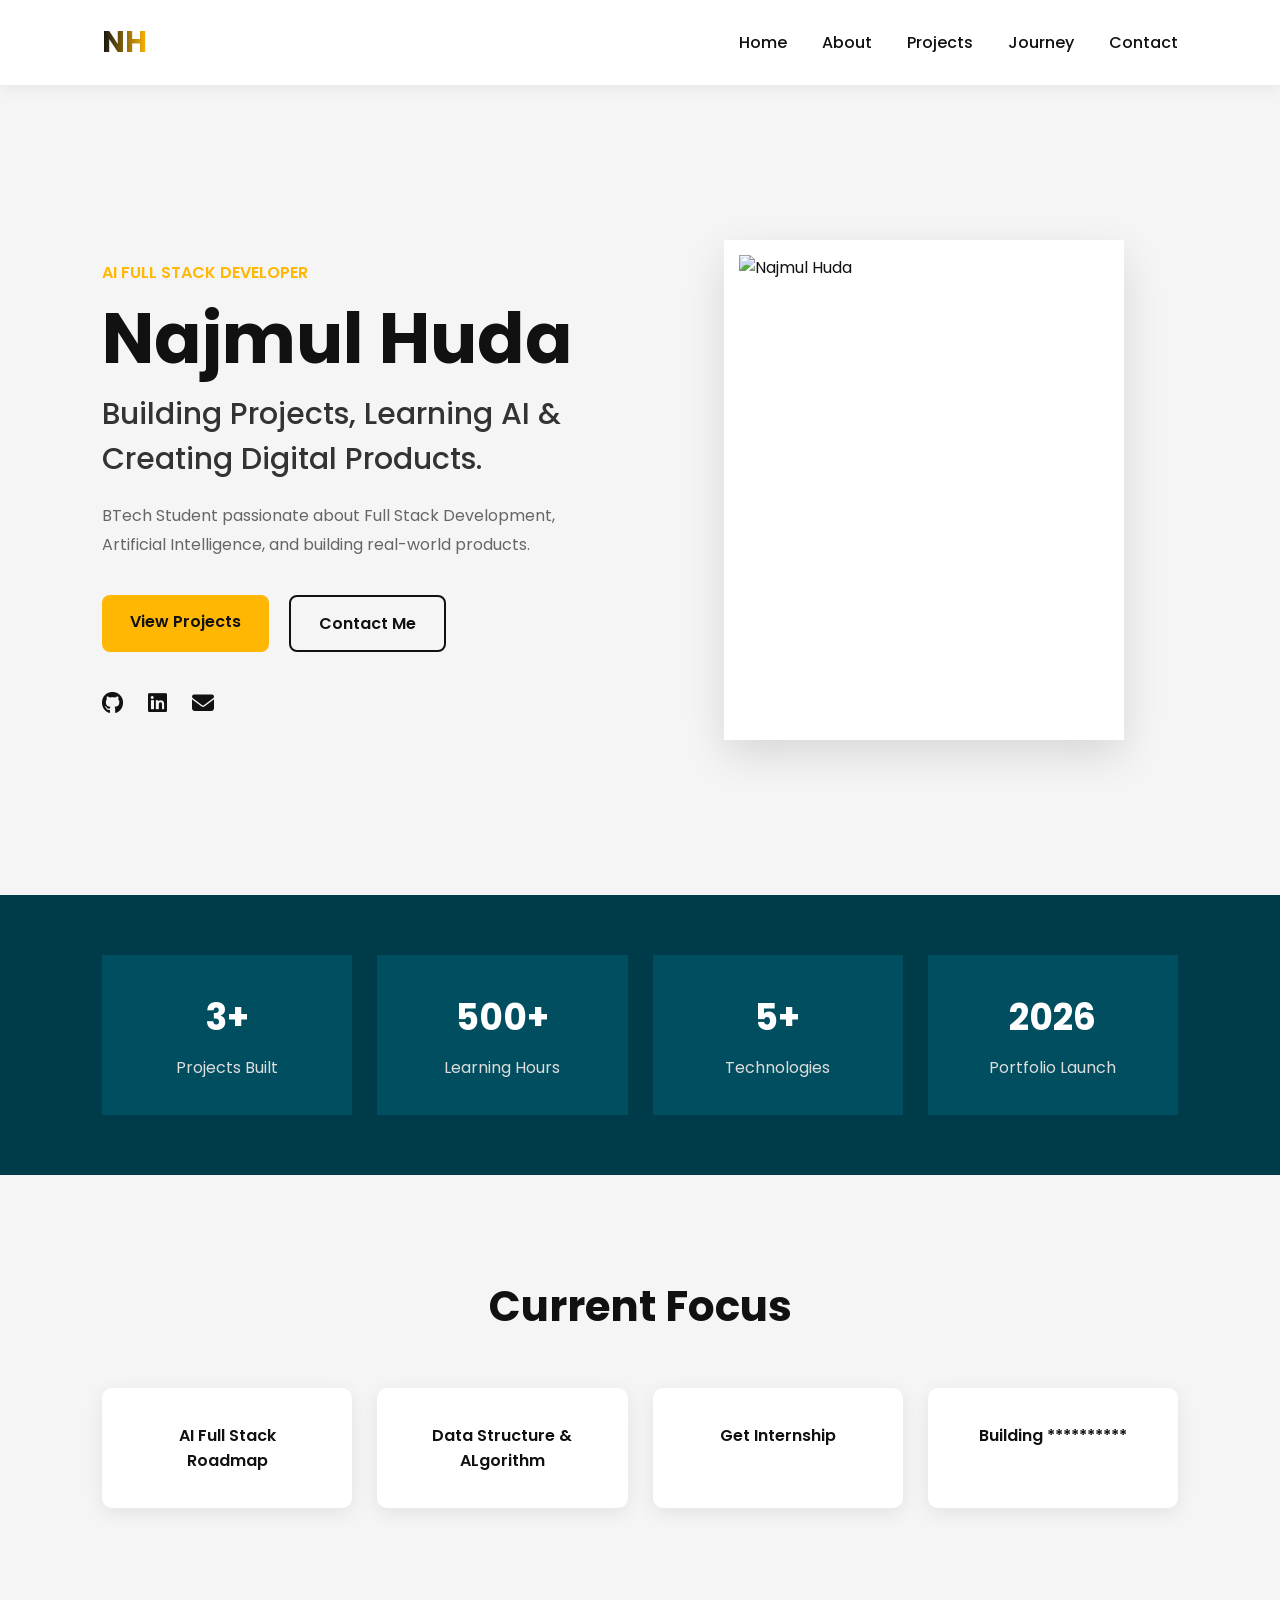
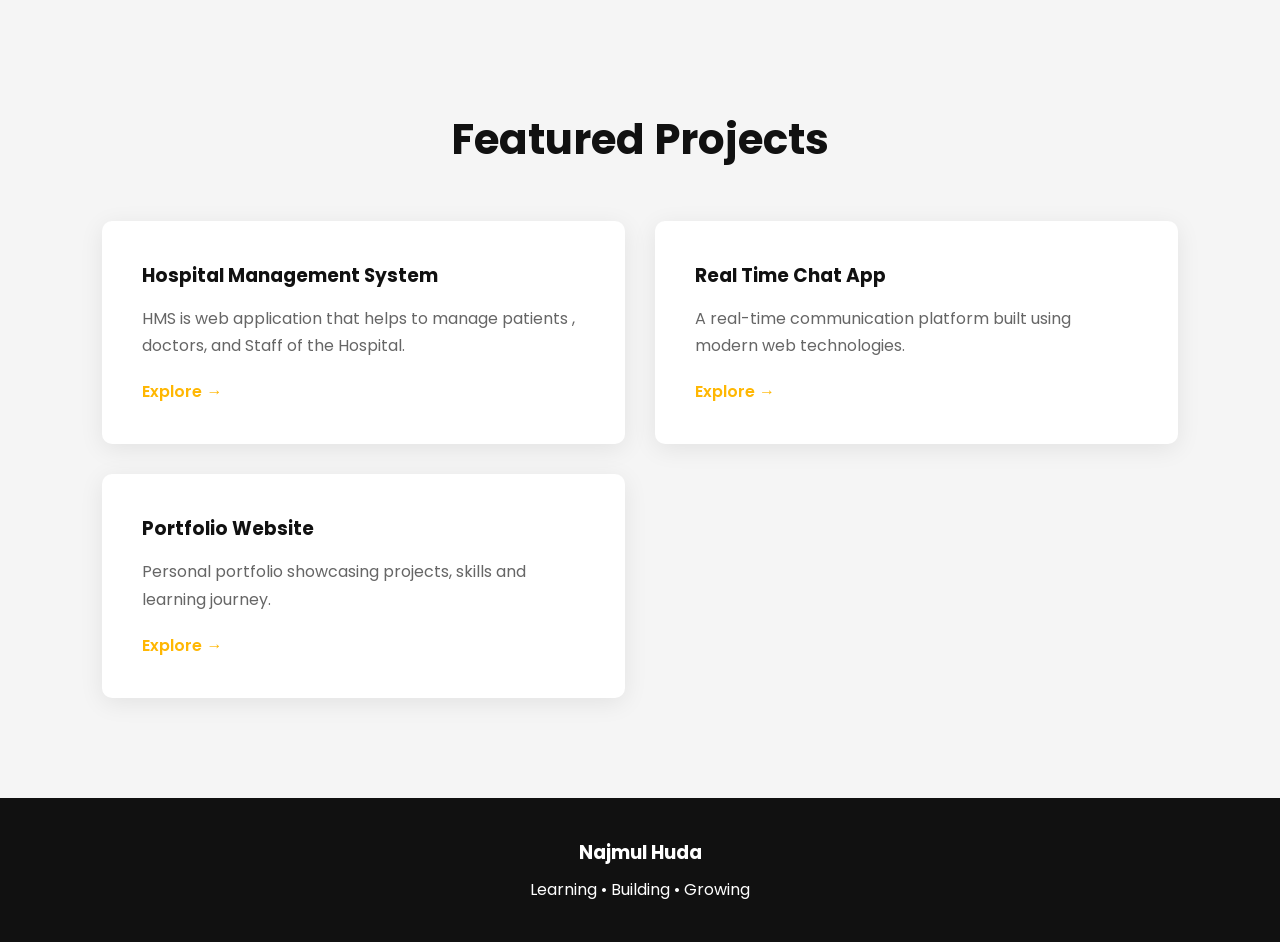
==== index.html @ aef89ca0 "Initial portfolio website" ====
<!DOCTYPE html>
<html lang="en">

<head>
    <meta charset="UTF-8">
    <meta name="viewport" content="width=device-width, initial-scale=1.0">

    <title>Najmul Huda | Portfolio</title>

    <link rel="stylesheet" href="css/style.css">

    <link href="https://fonts.googleapis.com/css2?family=Poppins:wght@300;400;500;600;700&display=swap"
        rel="stylesheet">

    <link rel="stylesheet"
        href="https://cdnjs.cloudflare.com/ajax/libs/font-awesome/6.6.0/css/all.min.css">
</head>

<body>

    <!-- ================= NAVBAR ================= -->

    <header class="navbar">

        <div class="logo">
            NH
        </div>

        <nav>

            <ul class="nav-links">

                <li>
                    <a href="index.html">Home</a>
                </li>

                <li>
                    <a href="about.html">About</a>
                </li>

                <li>
                    <a href="projects.html">Projects</a>
                </li>

                <li>
                    <a href="journey.html">Journey</a>
                </li>

                <li>
                    <a href="contact.html">Contact</a>
                </li>

            </ul>

        </nav>

    </header>

    <!-- ================= HERO ================= -->

    <section class="hero">

        <div class="hero-left">

            <span class="small-heading">
                AI FULL STACK DEVELOPER
            </span>

            <h1>
                Najmul Huda
            </h1>

            <h2>
                Building Projects,
                Learning AI &
                Creating Digital Products.
            </h2>

            <p>

                BTech Student passionate about
                Full Stack Development,
                Artificial Intelligence,
                and building real-world products.

            </p>

            <div class="hero-buttons">

                <a href="projects.html" class="btn primary-btn">
                    View Projects
                </a>

                <a href="contact.html" class="btn secondary-btn">
                    Contact Me
                </a>

            </div>

            <div class="social-icons">

                <a href="https://github.com/00najmulhuda"
                    target="_blank">

                    <i class="fab fa-github"></i>

                </a>

                <a href="http://www.linkedin.com/in/00najmul-huda"
                    target="_blank">

                    <i class="fab fa-linkedin"></i>

                </a>

                <a href="mailto:000najmulhuda@gmail.com">

                    <i class="fas fa-envelope"></i>

                </a>

            </div>

        </div>

        <div class="hero-right">

            <div class="image-card">

                <img src="C:\Users\Najmul Huda\Desktop\portfolio\assests\myimg.png"
                    alt="Najmul Huda">

            </div>

        </div>

    </section>

    <!-- ================= STATS ================= -->

    <section class="stats">

        <div class="stat-box">

            <h3>3+</h3>
            <p>Projects Built</p>

        </div>

        <div class="stat-box">

            <h3>500+</h3>
            <p>Learning Hours</p>

        </div>

        <div class="stat-box">

            <h3>5+</h3>
            <p>Technologies</p>

        </div>

        <div class="stat-box">

            <h3>2026</h3>
            <p>Portfolio Launch</p>

        </div>

    </section>

    <!-- ================= CURRENT FOCUS ================= -->

    <section class="focus">

        <div class="section-title">

            <h2>Current Focus</h2>

        </div>

        <div class="focus-grid">

            <div class="focus-card">

                AI Full Stack Roadmap

            </div>

            <div class="focus-card">

                Data Structure & ALgorithm

            </div>

            <div class="focus-card">

                Get Internship

            </div>

            <div class="focus-card">

                Building **********

            </div>

        </div>

    </section>

    <!-- ================= FEATURED PROJECTS ================= -->

    <section class="featured-projects">

        <div class="section-title">

            <h2>Featured Projects</h2>

        </div>

        <div class="project-preview">
            <div class="project-card">

                <h3>Hospital Management System</h3>

                <p>

                    HMS is web application that helps to manage patients
                    , doctors, and Staff of the Hospital.

                </p>

                <a href="projects.html">

                    Explore →

                </a>

            </div>

            <div class="project-card">

                <h3>Real Time Chat App</h3>

                <p>

                    A real-time communication platform
                    built using modern web technologies.

                </p>

                <a href="projects.html">

                    Explore →

                </a>

            </div>

            <div class="project-card">

                <h3>Portfolio Website</h3>

                <p>

                    Personal portfolio showcasing
                    projects, skills and learning journey.

                </p>

                <a href="projects.html">

                    Explore →

                </a>

            </div>

        </div>

    </section>

    <!-- ================= FOOTER ================= -->

    <footer>

        <h3>Najmul Huda</h3>

        <p>

            Learning • Building • Growing

        </p>

    </footer>

    <script src="js/script.js"></script>

</body>

</html>
---- css/style.css ----
/* =====================
   GLOBAL
===================== */

*{
    margin:0;
    padding:0;
    box-sizing:border-box;
}

html{
    scroll-behavior:smooth;
}

body{
    font-family:'Poppins',sans-serif;
    background:#f5f5f5;
    color:#111;
}

/* =====================
   NAVBAR
===================== */

.navbar{
    position:sticky;
    top:0;

    display:flex;
    justify-content:space-between;
    align-items:center;

    padding:20px 8%;

    background:white;

    box-shadow:0 2px 15px rgba(0,0,0,.08);

    z-index:1000;
}

/* .logo{
    font-size:28px;
    font-weight:700;
    color:#111;
} */
.logo{

    font-size:30px;
    font-weight:700;

    background:linear-gradient(
        90deg,
        #111,
        #ffb703,
        #111
    );

    background-size:200% auto;

    -webkit-background-clip:text;
    -webkit-text-fill-color:transparent;

    animation:shine 4s linear infinite;
}

@keyframes shine{

    to{
        background-position:200% center;
    }

}

.nav-links{
    display:flex;
    list-style:none;
    gap:35px;
}

.nav-links a{
    text-decoration:none;
    color:#111;
    font-weight:500;
    transition:.3s;
}

.nav-links a:hover{
    color:#ffb703;
}

/* =====================
   HERO
===================== */

.hero{
    min-height:90vh;

    display:flex;
    align-items:center;
    justify-content:space-between;

    gap:60px;

    padding:80px 8%;
}

.hero-left{
    flex:1;
}

.small-heading{
    display:inline-block;

    color:#ffb703;

    font-weight:600;

    margin-bottom:15px;
}

.hero-left h1{
    font-size:70px;
    line-height:1.1;

    margin-bottom:15px;
}

.hero-left h2{
    font-size:30px;
    font-weight:500;

    margin-bottom:20px;

    color:#333;
}

.hero-left p{
    color:#666;

    line-height:1.8;

    max-width:600px;

    margin-bottom:35px;
}

/* BUTTONS */

.hero-buttons{
    display:flex;
    gap:20px;

    margin-bottom:35px;
}

.btn{
    padding:14px 28px;

    border-radius:8px;

    text-decoration:none;

    font-weight:600;

    transition:.3s;
}

.primary-btn{
    background:#ffb703;
    color:#111;
}

.primary-btn:hover{
    transform:translateY(-4px);
}

.secondary-btn{
    border:2px solid #111;
    color:#111;
}

.secondary-btn:hover{
    background:#111;
    color:white;
}

/* SOCIAL */

.social-icons{
    display:flex;
    gap:25px;
}

.social-icons a{
    color:#111;

    font-size:22px;

    transition:.3s;
}

.social-icons a:hover{
    color:#ffb703;
}

/* IMAGE */

.hero-right{
    flex:1;

    display:flex;
    justify-content:center;
}

.image-card{
    width:400px;
    height:500px;

    background:white;

    padding:15px;

    box-shadow:0 15px 40px rgba(0,0,0,.12);
}

.image-card img{
    width:100%;
    height:100%;

    object-fit:cover;
}

/* =====================
   STATS
===================== */

.stats{
    display:grid;

    grid-template-columns:repeat(4,1fr);

    gap:25px;

    padding:60px 8%;

    background:#003b49;
}

.stat-box{
    background:#004e5f;

    padding:35px;

    text-align:center;

    color:white;
}

.stat-box h3{
    font-size:36px;

    margin-bottom:10px;
}

.stat-box p{
    color:#ddd;
}

/* =====================
   CURRENT FOCUS
===================== */

.focus{
    padding:100px 8%;
}

.section-title{
    text-align:center;

    margin-bottom:50px;
}

.section-title h2{
    font-size:42px;
}

.focus-grid{
    display:grid;

    grid-template-columns:repeat(4,1fr);

    gap:25px;
}

.focus-card{
    background:white;

    padding:35px;

    text-align:center;

    font-weight:600;

    border-radius:10px;

    box-shadow:0 5px 20px rgba(0,0,0,.08);

    transition:.3s;
}

.focus-card:hover{
    transform:translateY(-8px);
}

/* =====================
   PROJECTS
===================== */

.featured-projects{
    padding:100px 8%;
}

.project-preview{
    display:grid;

    grid-template-columns:repeat(2,1fr);

    gap:30px;
}

.project-card{
    background:white;

    padding:40px;

    border-radius:10px;

    box-shadow:0 5px 25px rgba(0,0,0,.08);
}

.project-card h3{
    margin-bottom:15px;
}

.project-card p{
    color:#666;

    line-height:1.7;

    margin-bottom:20px;
}

.project-card a{
    text-decoration:none;

    color:#ffb703;

    font-weight:600;
}

/* =====================
   FOOTER
===================== */

footer{
    background:#111;

    color:white;

    text-align:center;

    padding:40px;
}

footer h3{
    margin-bottom:10px;
}

/* =====================
   MOBILE
===================== */

@media(max-width:992px){

    .hero{
        flex-direction:column;
    }

    .hero-left h1{
        font-size:50px;
    }

    .stats{
        grid-template-columns:repeat(2,1fr);
    }

    .focus-grid{
        grid-template-columns:repeat(2,1fr);
    }

    .project-preview{
        grid-template-columns:1fr;
    }
}

@media(max-width:768px){

    .navbar{
        flex-direction:column;
        gap:15px;
    }

    .nav-links{
        flex-wrap:wrap;
        justify-content:center;
    }

    .stats{
        grid-template-columns:1fr;
    }

    .focus-grid{
        grid-template-columns:1fr;
    }

    .image-card{
        width:100%;
        max-width:350px;
        height:450px;
    }
}

/* ======================
   ABOUT PAGE
====================== */

.about-page{
    display:flex;
    align-items:center;
    justify-content:center;
    gap:60px;

    padding:100px 8%;
}

.about-image img{
    width:350px;
    height:450px;
    object-fit:cover;

    box-shadow:0 15px 35px rgba(0,0,0,.15);
}

.about-content{
    max-width:650px;
}

.about-content h1{
    font-size:50px;
    margin-bottom:20px;
}

.about-content p{
    line-height:1.9;
    color:#555;
    margin-bottom:20px;
}

/* EDUCATION */

.education-section,
.skills-section,
.learning-section,
.goal-section{
    padding:80px 8%;
}

.education-card,
.goal-card{
    background:white;

    padding:40px;

    border-radius:10px;

    box-shadow:0 5px 20px rgba(0,0,0,.08);
}

/* SKILLS */

.skills-grid,
.learning-grid{
    display:grid;

    grid-template-columns:repeat(3,1fr);

    gap:25px;
}

.skill-card,
.learning-card{
    background:white;

    padding:30px;

    text-align:center;

    border-radius:10px;

    box-shadow:0 5px 20px rgba(0,0,0,.08);

    font-weight:600;
}

/* MOBILE */

@media(max-width:992px){

    .about-page{
        flex-direction:column;
    }

    .skills-grid,
    .learning-grid{
        grid-template-columns:repeat(2,1fr);
    }
}

@media(max-width:768px){

    .skills-grid,
    .learning-grid{
        grid-template-columns:1fr;
    }

    .about-content h1{
        font-size:38px;
    }
}

/* ======================
   PAGE HEADER
====================== */

.page-header{
    text-align:center;
    padding:120px 8% 70px;
}

.page-header h1{
    font-size:60px;
    margin:15px 0;
}

.page-header p{
    max-width:700px;
    margin:auto;
    color:#666;
}

/* ======================
   PROJECT PAGE
====================== */

.projects-section{
    padding:40px 8% 100px;
}

.project-box{
    display:flex;
    gap:50px;
    align-items:center;

    margin-bottom:80px;

    background:white;

    padding:30px;

    border-radius:15px;

    box-shadow:0 10px 30px rgba(0,0,0,.08);
}

.project-image{
    flex:1;
}

.project-image img{
    width:100%;
    border-radius:12px;
}

.project-content{
    flex:1;
}

.project-tag{
    color:#ffb703;
    font-weight:600;
}

.project-content h2{
    font-size:35px;
    margin:15px 0;
}

.project-content p{
    color:#555;
    line-height:1.8;
    margin-bottom:25px;
}

.tech-stack{
    display:flex;
    flex-wrap:wrap;
    gap:10px;
    margin-bottom:25px;
}

.tech-stack span{
    background:#f1f1f1;
    padding:8px 14px;
    border-radius:30px;
    font-size:14px;
}

.project-buttons{
    display:flex;
    gap:15px;
}

/* MOBILE */

@media(max-width:992px){

    .project-box{
        flex-direction:column;
    }

    .page-header h1{
        font-size:42px;
    }
}

/* ======================
   JOURNEY PAGE
====================== */

.activity-section{
    padding:60px 8%;
}

.activity-grid{
    display:grid;
    grid-template-columns:repeat(5,50px);
    gap:10px;
    justify-content:center;
}

.activity-grid div{
    width:50px;
    height:50px;
    background:#e5e5e5;
    border-radius:6px;
}

.activity-grid .active{
    background:#22c55e;
}

/* TIMELINE */

.timeline-section{
    padding:80px 8%;
}

.timeline{
    max-width:800px;
    margin:auto;
}

.timeline-item{
    background:white;
    padding:30px;
    margin-bottom:25px;

    border-left:5px solid #ffb703;

    border-radius:10px;

    box-shadow:0 5px 20px rgba(0,0,0,.08);
}

.timeline-item h3{
    margin-bottom:10px;
}

/* GOALS */

.goal-list{
    display:grid;
    grid-template-columns:repeat(2,1fr);
    gap:25px;
}

.goal-card{
    background:white;

    padding:30px;

    text-align:center;

    border-radius:10px;

    box-shadow:0 5px 20px rgba(0,0,0,.08);

    font-weight:600;
}

@media(max-width:768px){

    .goal-list{
        grid-template-columns:1fr;
    }

    .activity-grid{
        grid-template-columns:repeat(4,45px);
    }

}

/* ======================
   CONTACT PAGE
====================== */

.contact-section{
    display:grid;
    grid-template-columns:1fr 1fr;

    gap:50px;

    padding:80px 8%;
}

.contact-info h2{
    margin-bottom:30px;
}

.contact-card{
    display:flex;
    align-items:center;

    gap:20px;

    background:white;

    padding:20px;

    margin-bottom:20px;

    border-radius:10px;

    box-shadow:0 5px 20px rgba(0,0,0,.08);
}

.contact-card i{
    font-size:24px;
    color:#ffb703;
}

.contact-form form{
    display:flex;
    flex-direction:column;
    gap:20px;
}

.contact-form input,
.contact-form textarea{
    width:100%;

    padding:15px;

    border:1px solid #ddd;

    border-radius:8px;

    font-family:inherit;
}

.contact-form textarea{
    resize:none;
}

.contact-form button{
    border:none;
    cursor:pointer;
}

@media(max-width:992px){

    .contact-section{
        grid-template-columns:1fr;
    }

}

/* ======================
   CONTACT PAGE
====================== */

.contact-section{
    display:grid;
    grid-template-columns:1fr 1fr;
    gap:60px;
    padding:80px 8%;
}

.contact-info h2{
    font-size:32px;
    margin-bottom:20px;
}

.contact-description{
    color:#666;
    line-height:1.8;
    margin-bottom:30px;
}

.contact-card{
    display:flex;
    align-items:center;
    gap:20px;

    background:white;

    padding:20px;

    margin-bottom:20px;

    border-radius:12px;

    box-shadow:0 5px 20px rgba(0,0,0,.08);
}

.contact-card i{
    font-size:24px;
    color:#ffb703;
}

.contact-card h4{
    margin-bottom:5px;
}

.contact-card a{
    text-decoration:none;
    color:#111;
    word-break:break-word;
}

.contact-card a:hover{
    color:#ffb703;
}

/* SOCIAL ICONS */

.contact-social{
    display:flex;
    gap:15px;
    margin-top:30px;
    margin-bottom:30px;
}

.contact-social a{
    width:50px;
    height:50px;

    display:flex;
    align-items:center;
    justify-content:center;

    background:white;

    border-radius:50%;

    box-shadow:0 5px 15px rgba(0,0,0,.08);

    color:#111;

    font-size:20px;

    transition:.3s;
}

.contact-social a:hover{
    transform:translateY(-5px);
    color:#ffb703;
}

/* FORM */

.contact-form{
    background:white;
    padding:35px;
    border-radius:15px;
    box-shadow:0 5px 25px rgba(0,0,0,.08);
}

.contact-form form{
    display:flex;
    flex-direction:column;
    gap:20px;
}

.contact-form input,
.contact-form textarea{

    width:100%;

    padding:15px;

    border:1px solid #ddd;

    border-radius:10px;

    font-size:15px;

    font-family:'Poppins',sans-serif;
}

.contact-form textarea{
    resize:none;
}

.contact-form button{
    border:none;
    cursor:pointer;
}

/* RESPONSIVE */

@media(max-width:992px){

    .contact-section{
        grid-template-columns:1fr;
    }

}
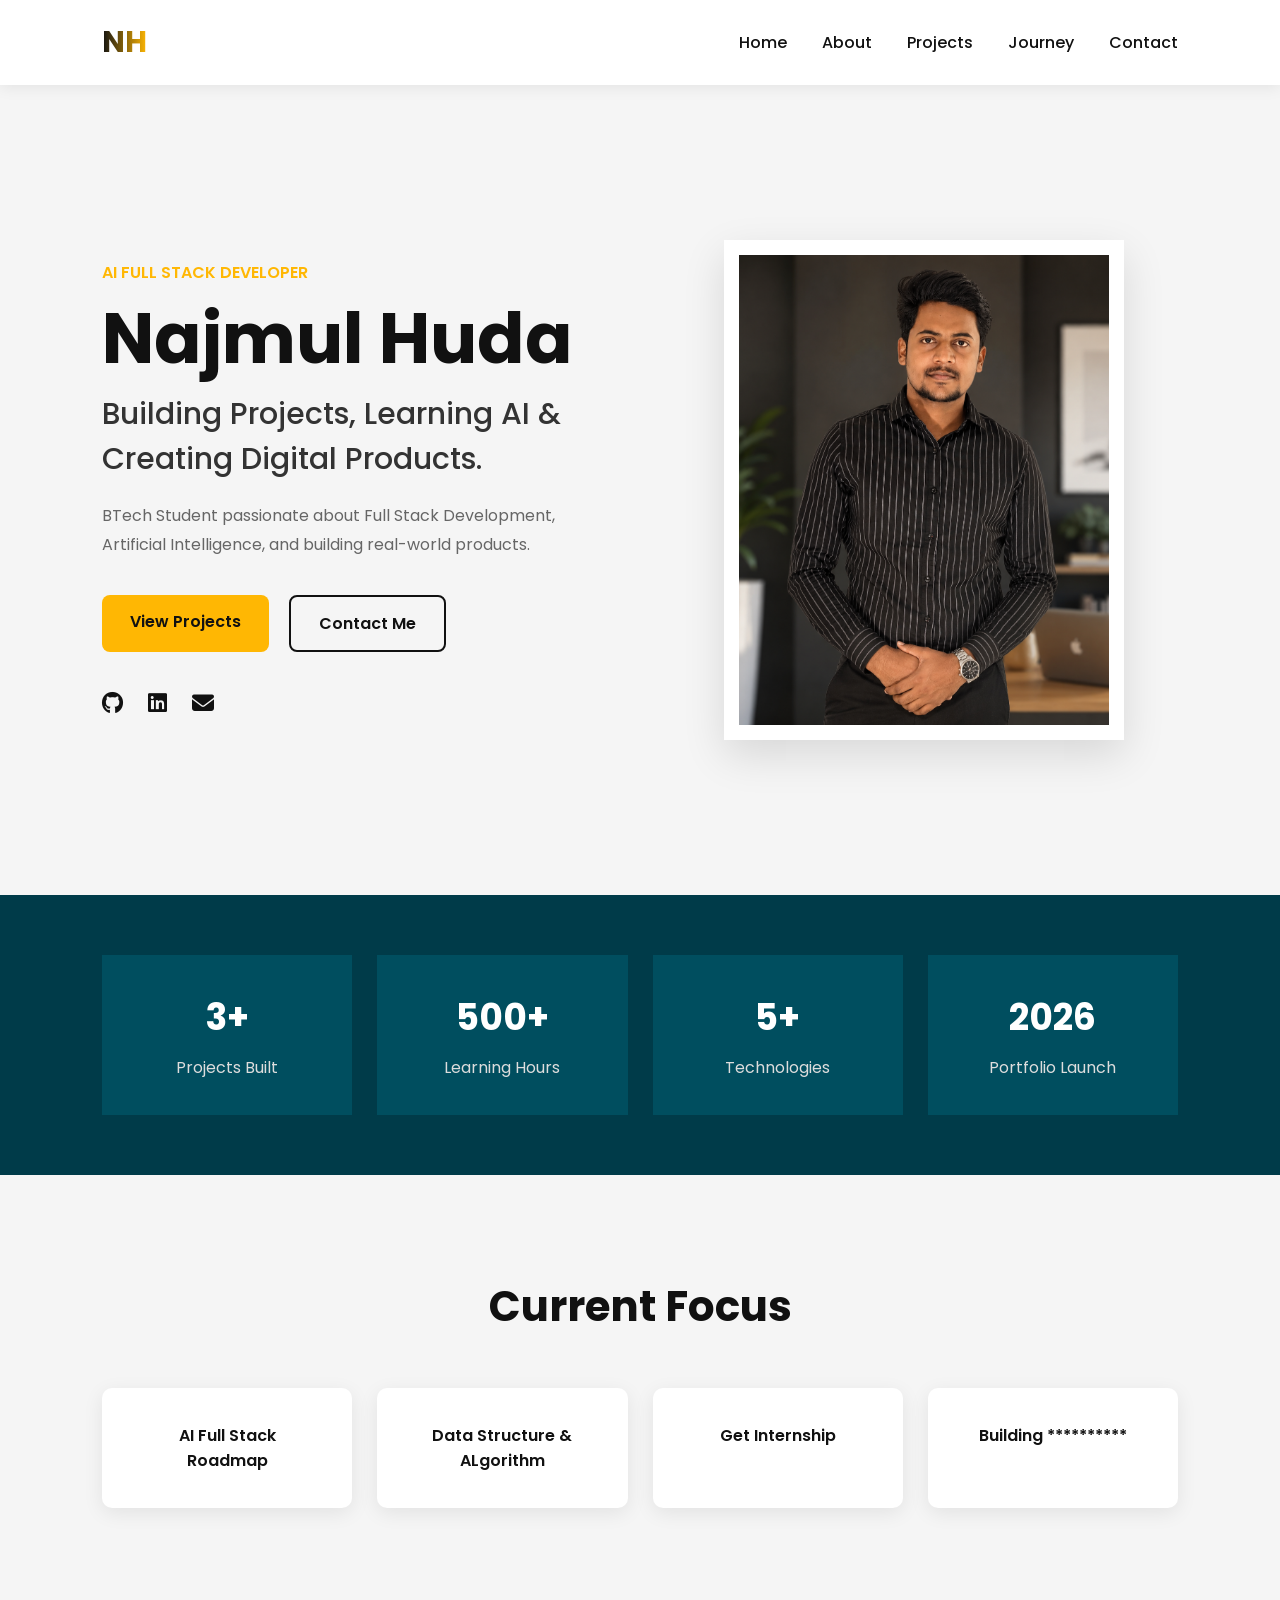
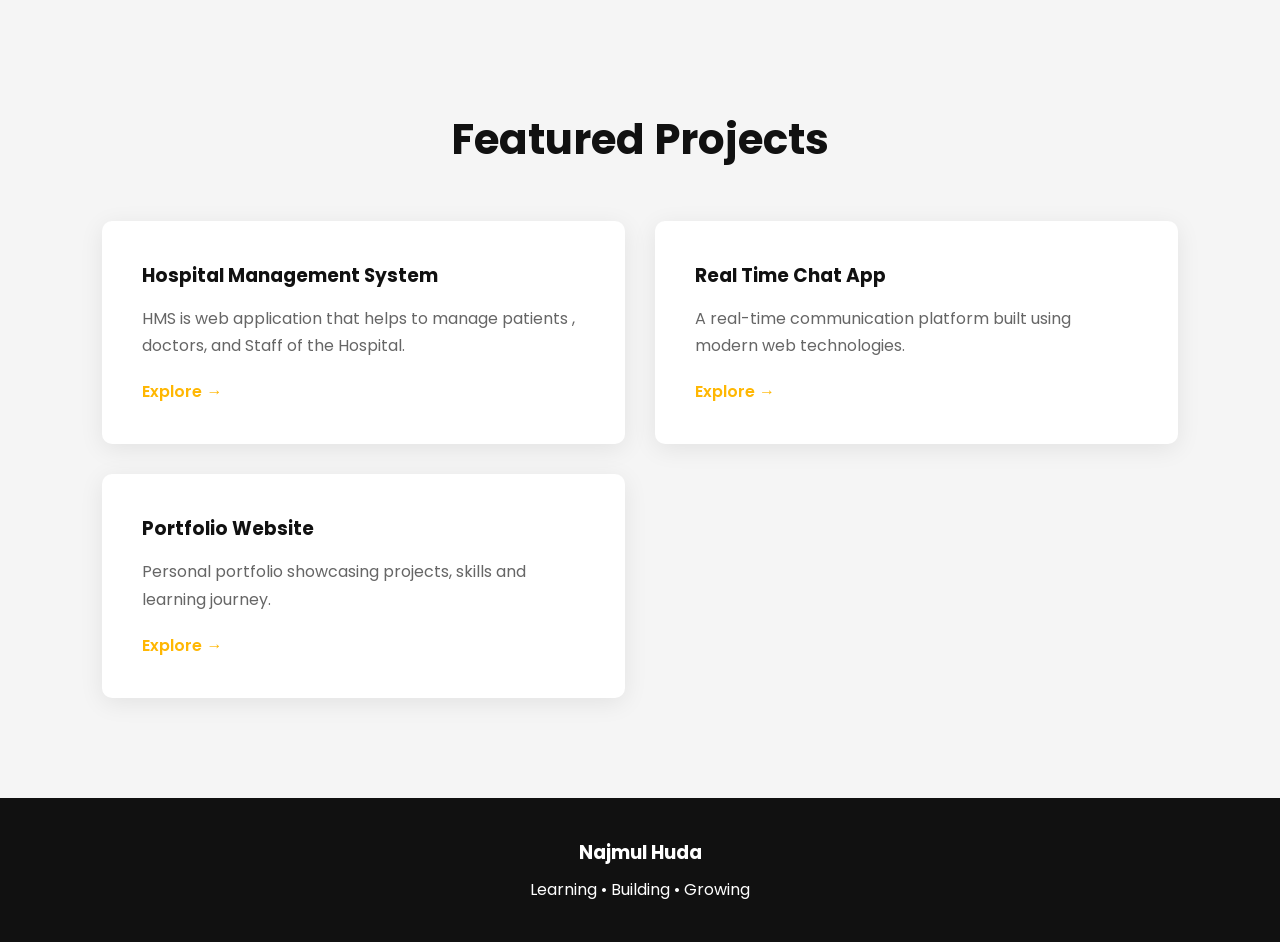
==== commit 6c9ee54c: "fix image path" ====
--- a/index.html
+++ b/index.html
@@ -127,8 +127,8 @@
 
             <div class="image-card">
 
-                <img src="C:\Users\Najmul Huda\Desktop\portfolio\assests\myimg.png"
-                    alt="Najmul Huda">
+                <img src="assets/myimg.png"
+                alt="Najmul Huda">
 
             </div>
 
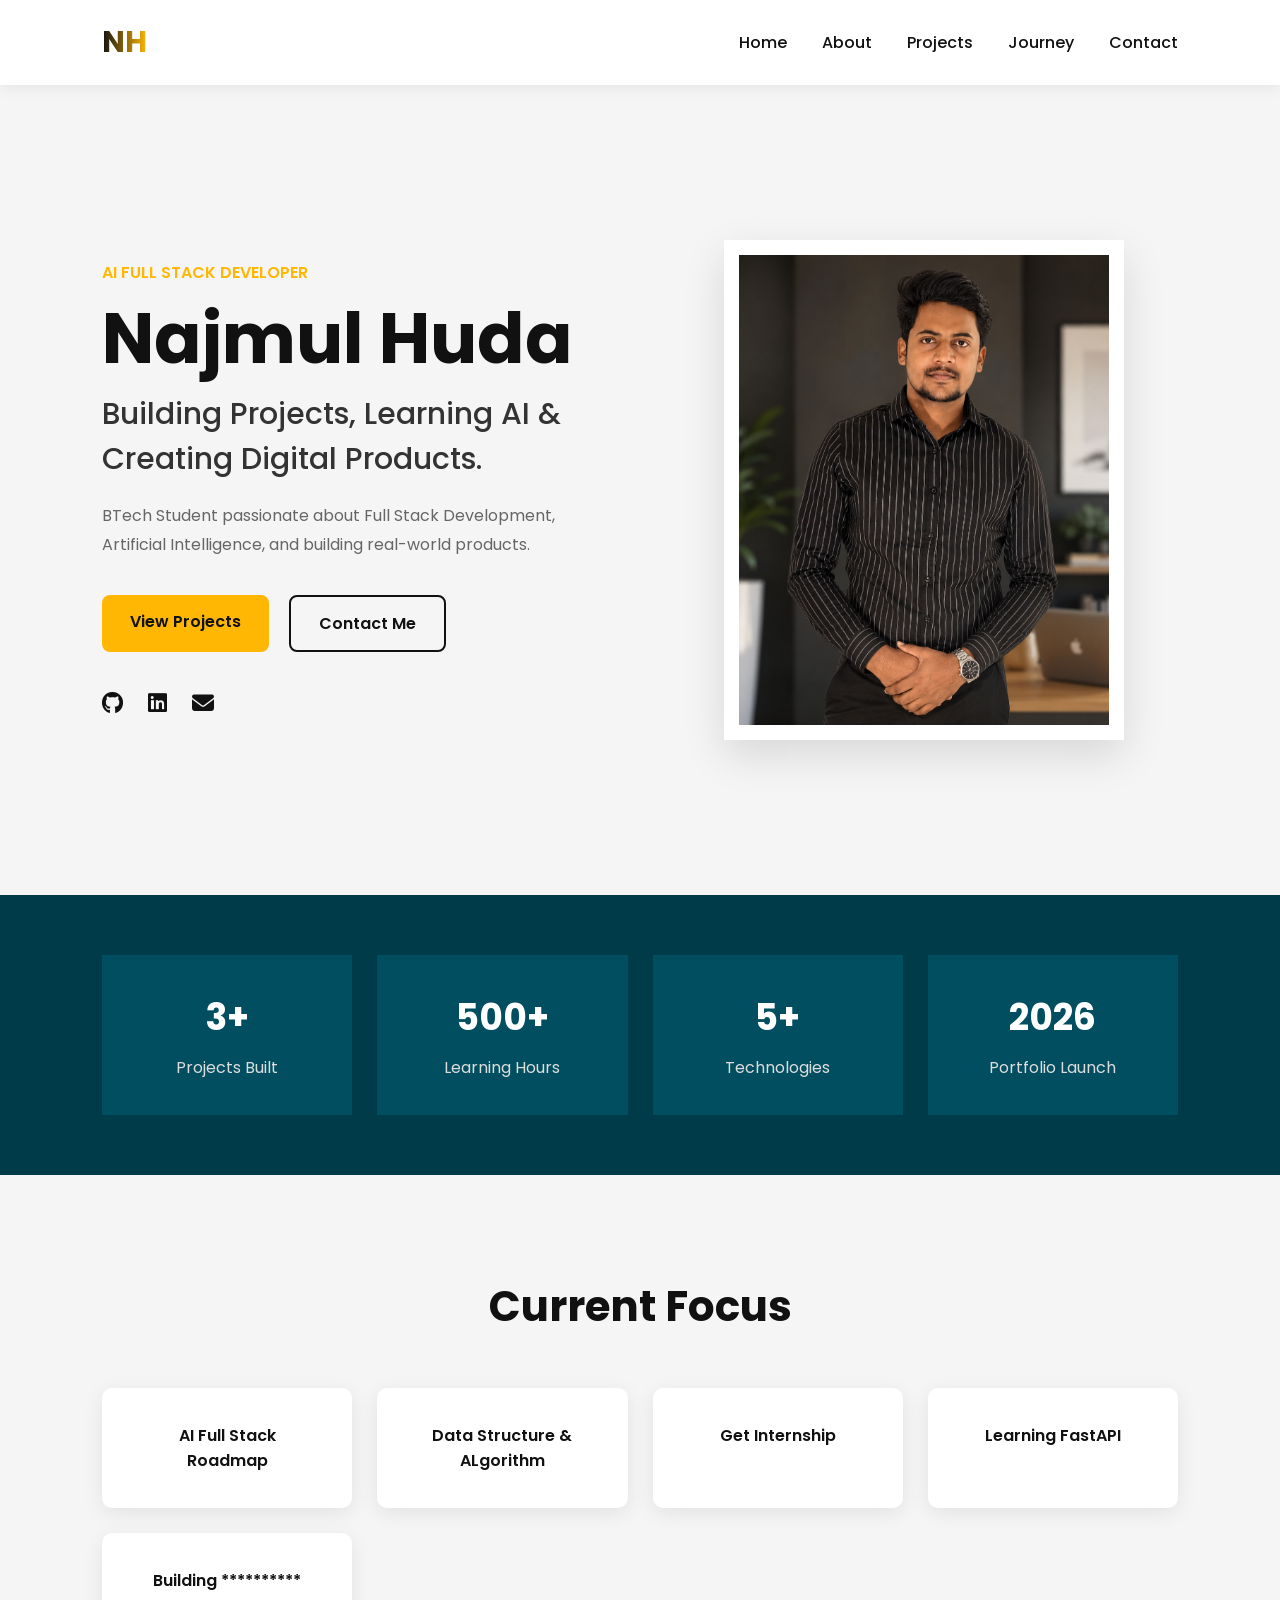
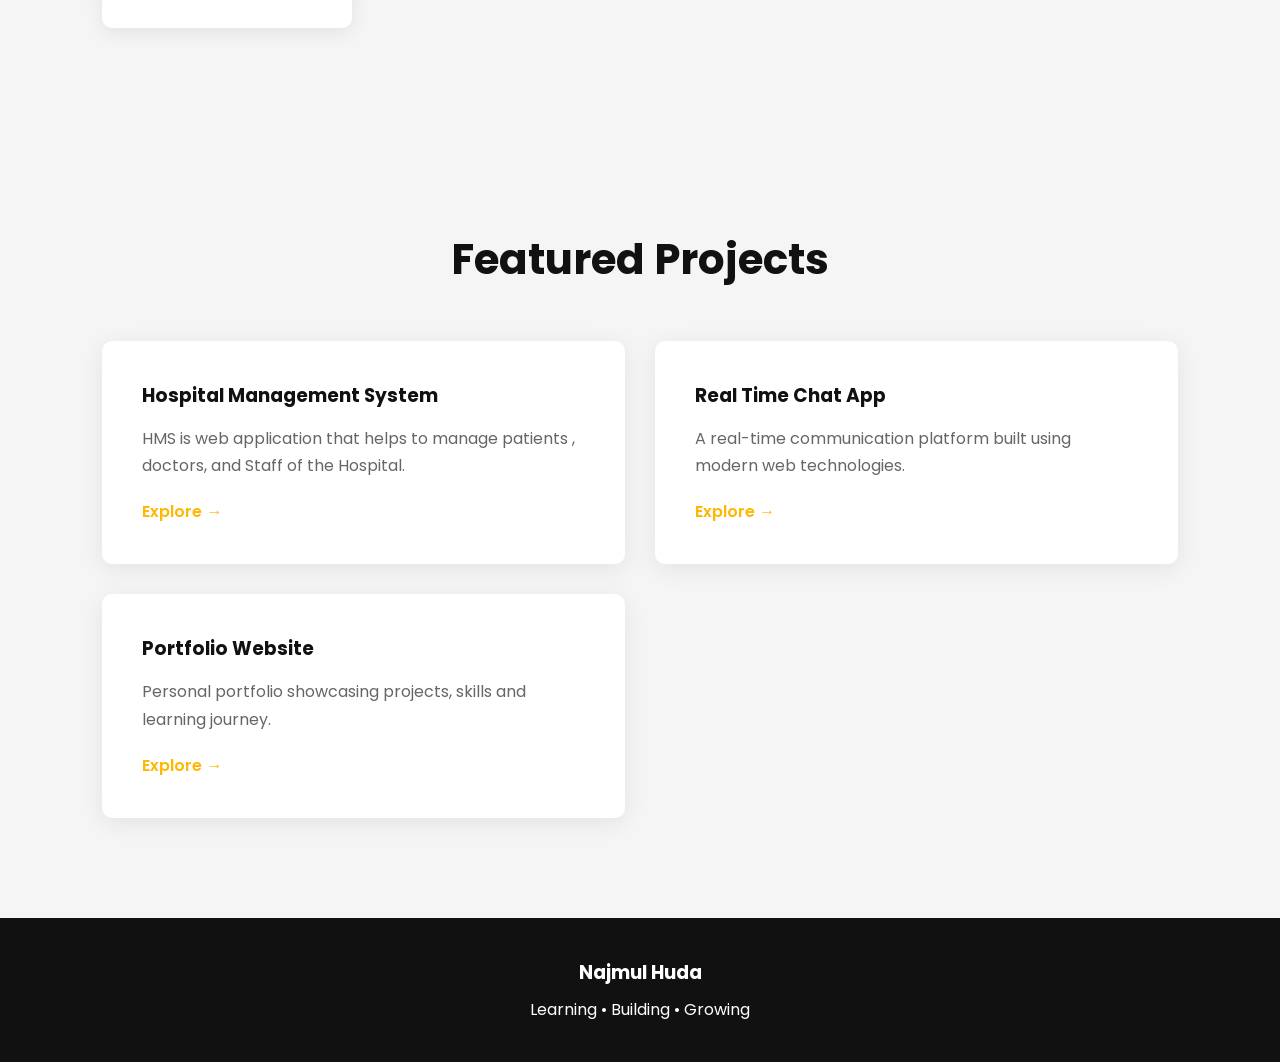
==== commit d6a7e443: "update learning" ====
--- a/index.html
+++ b/index.html
@@ -202,6 +202,12 @@
 
             <div class="focus-card">
 
+                Learning FastAPI <a href="https://github.com/00najmulhuda/FastAPI-learning"></a>
+
+            </div>
+
+            <div class="focus-card">
+
                 Building **********
 
             </div>
